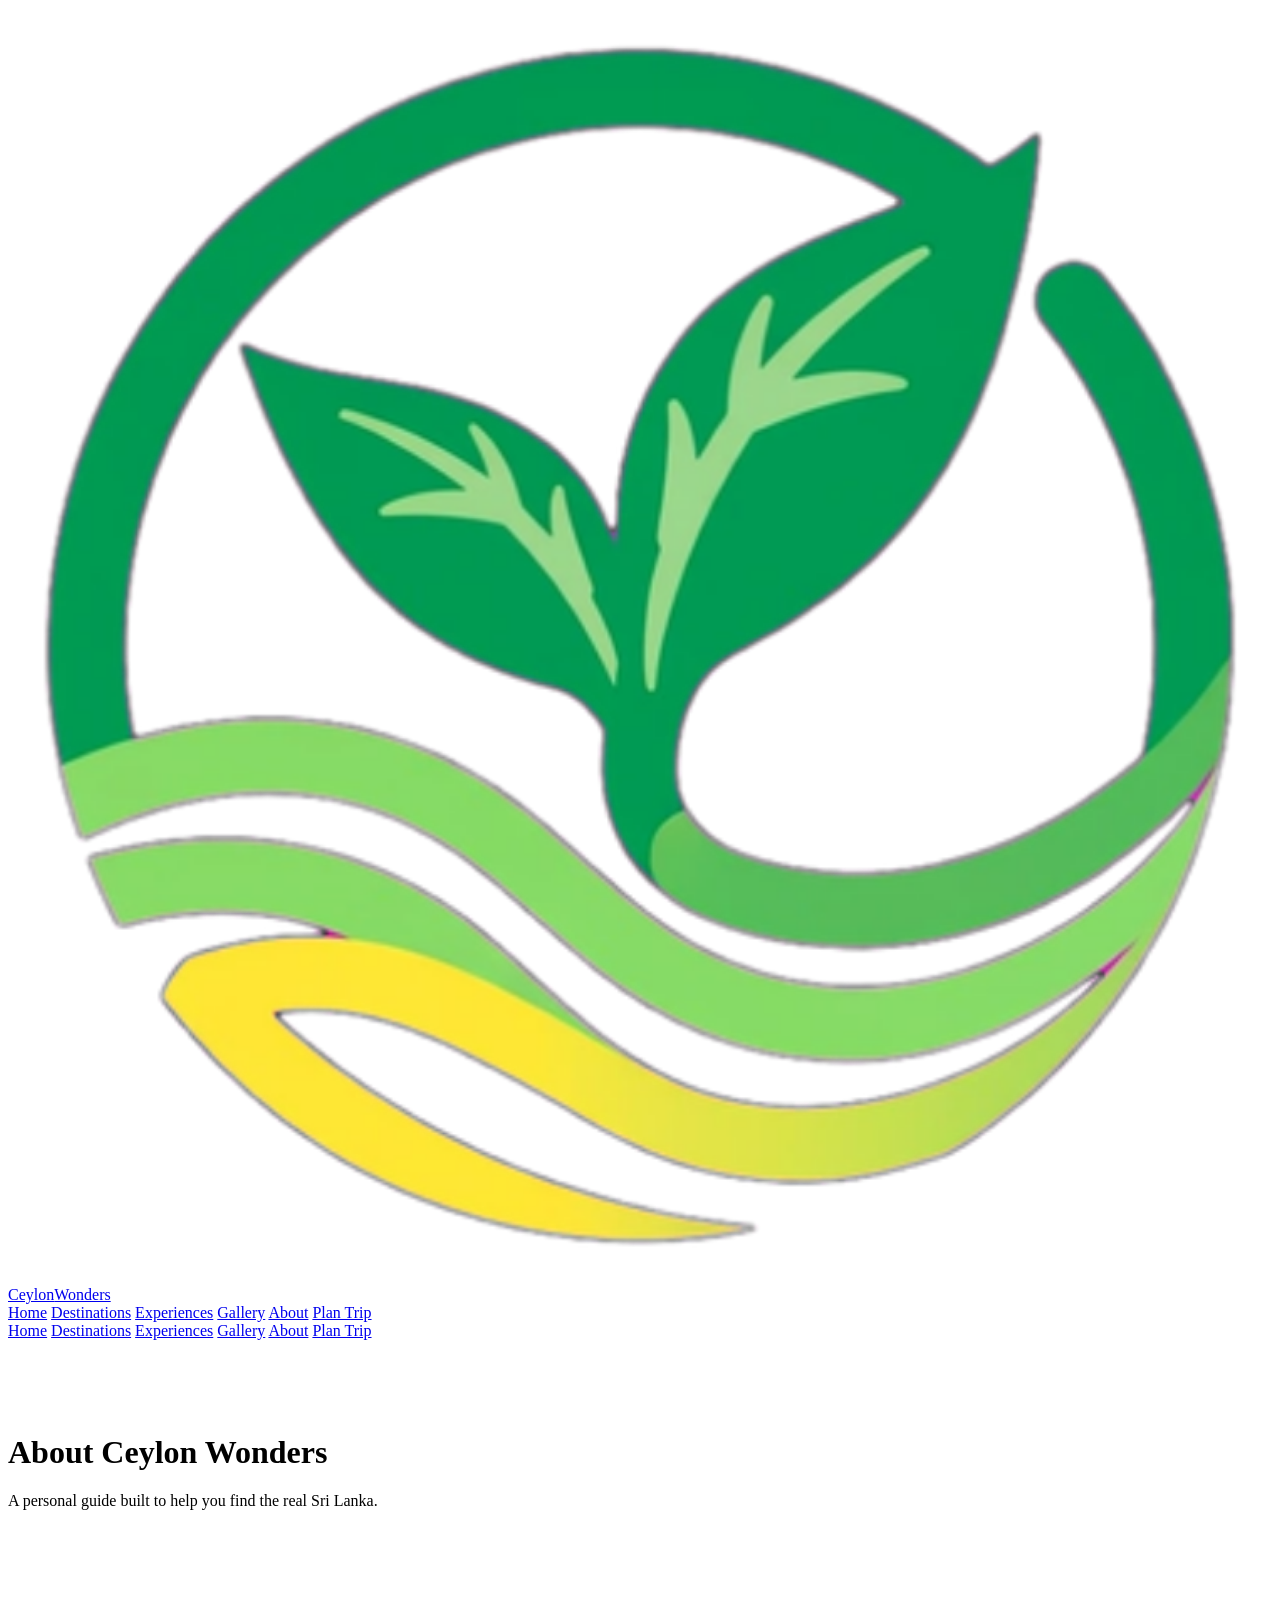
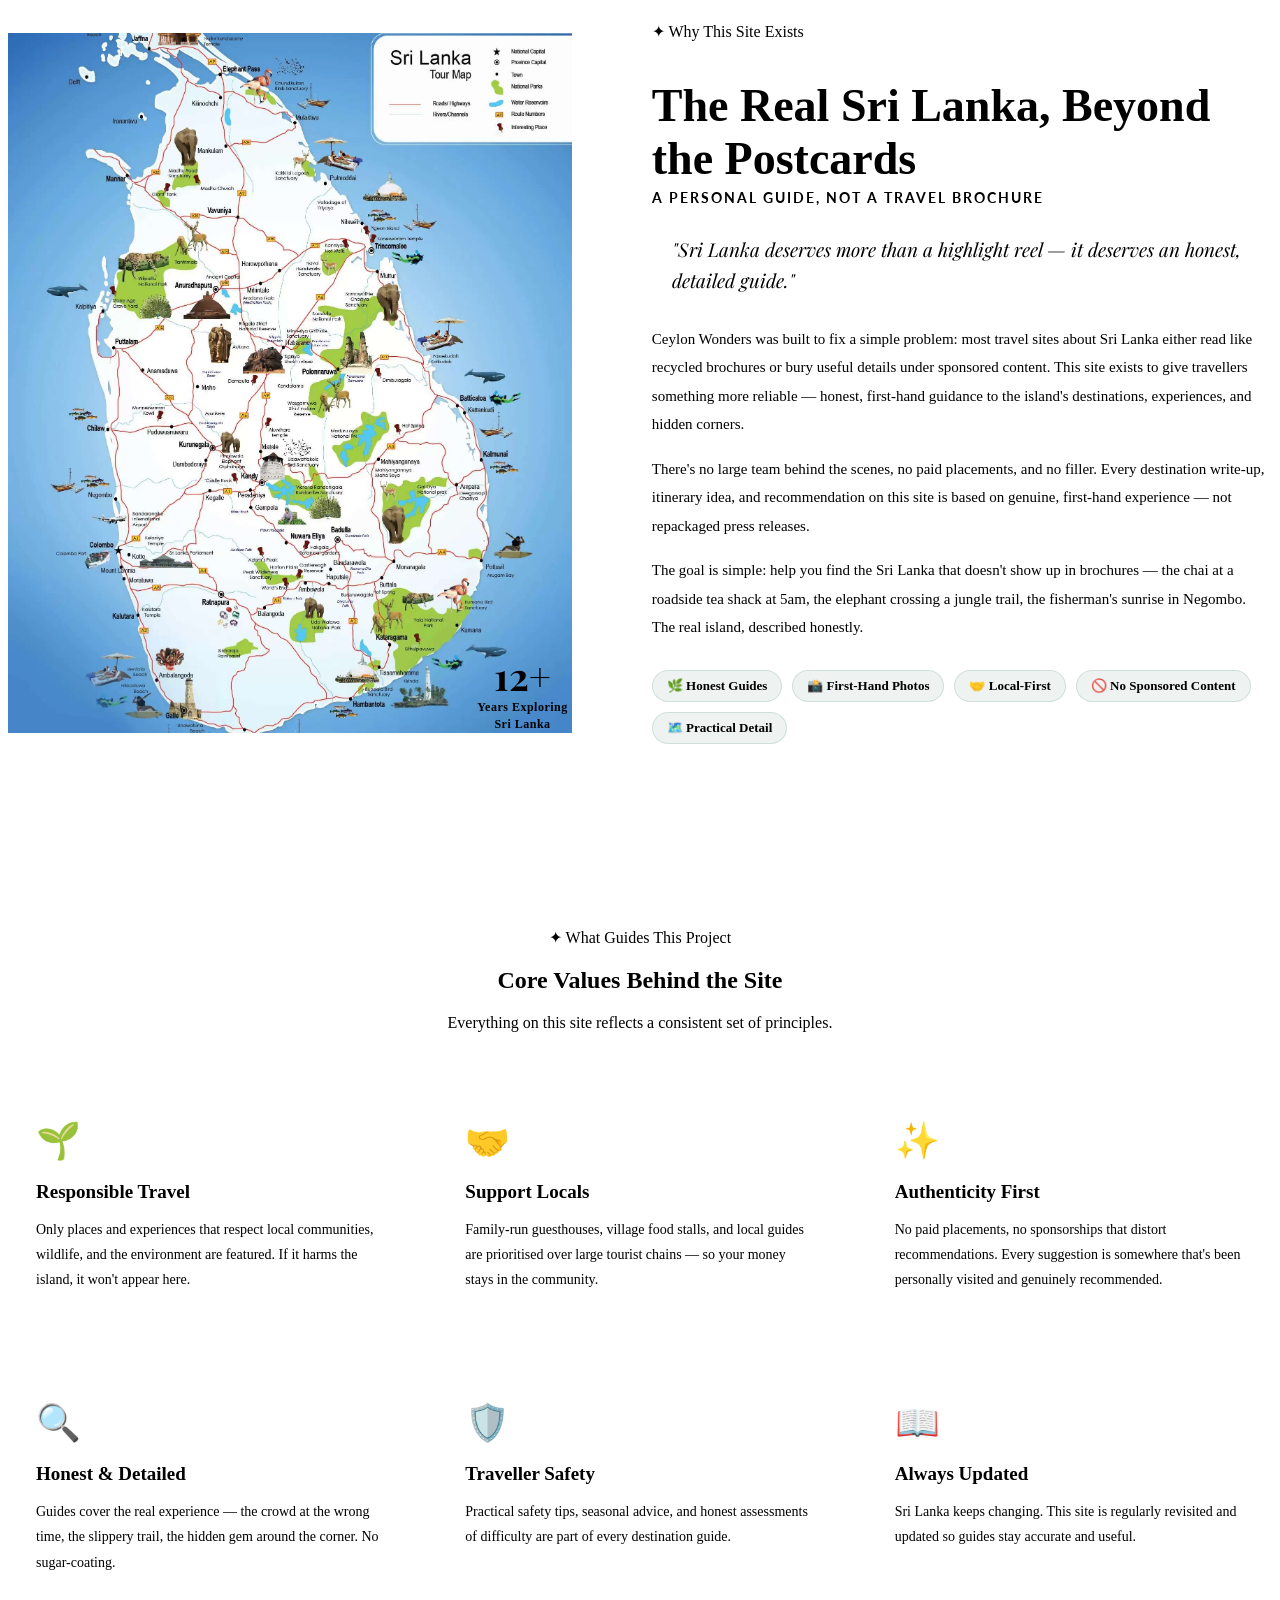
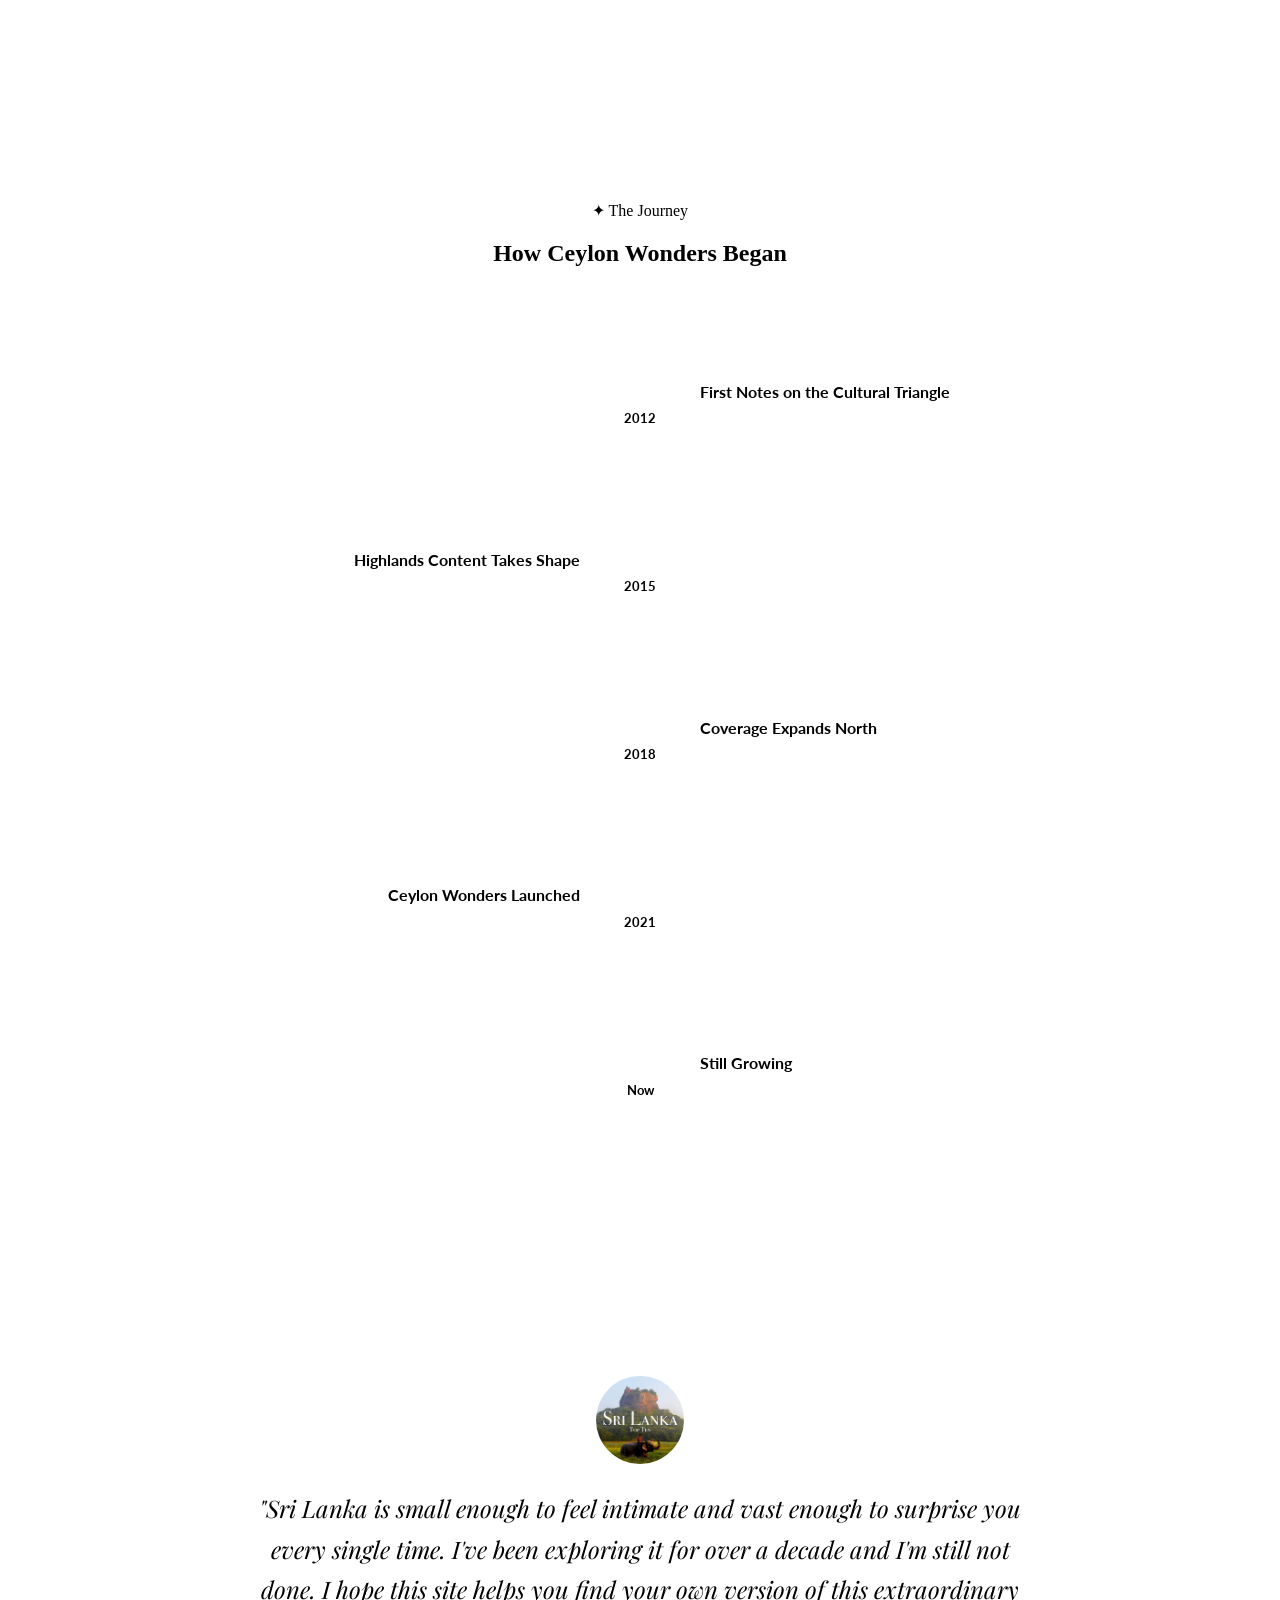
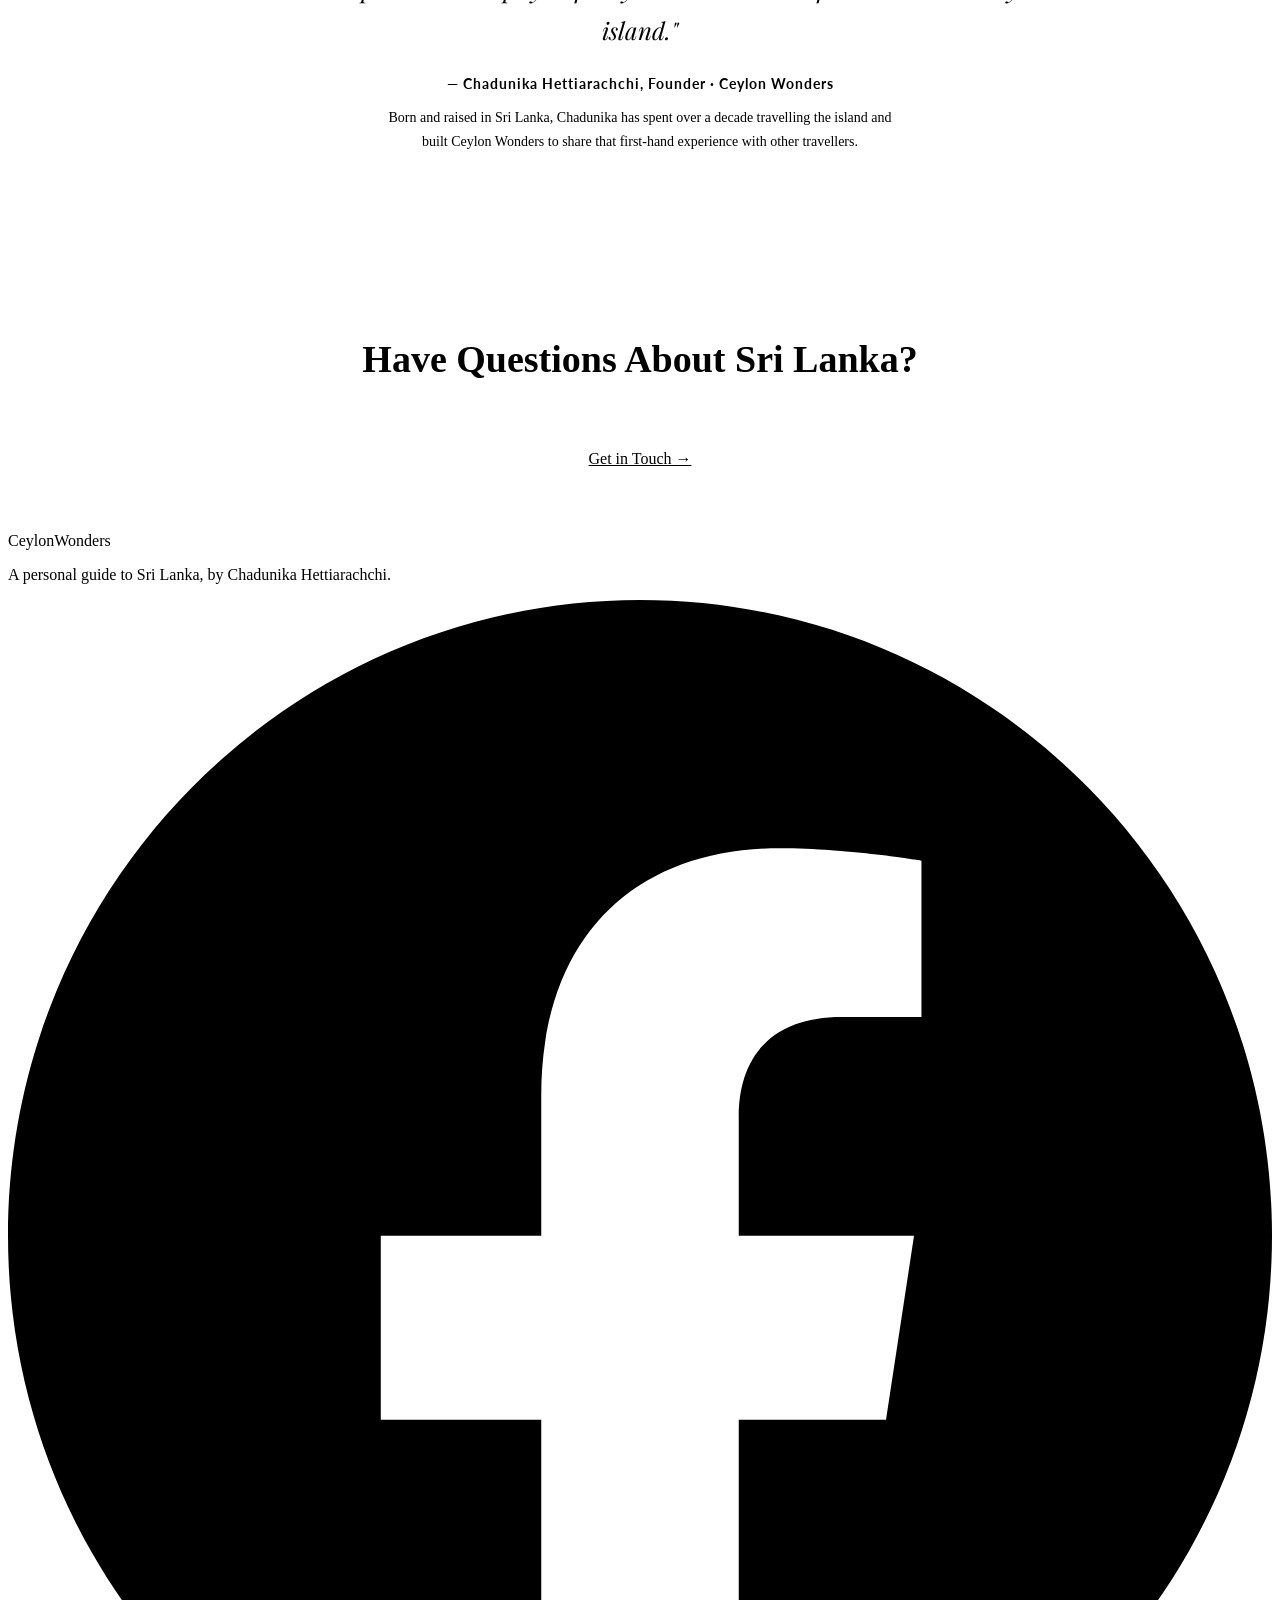
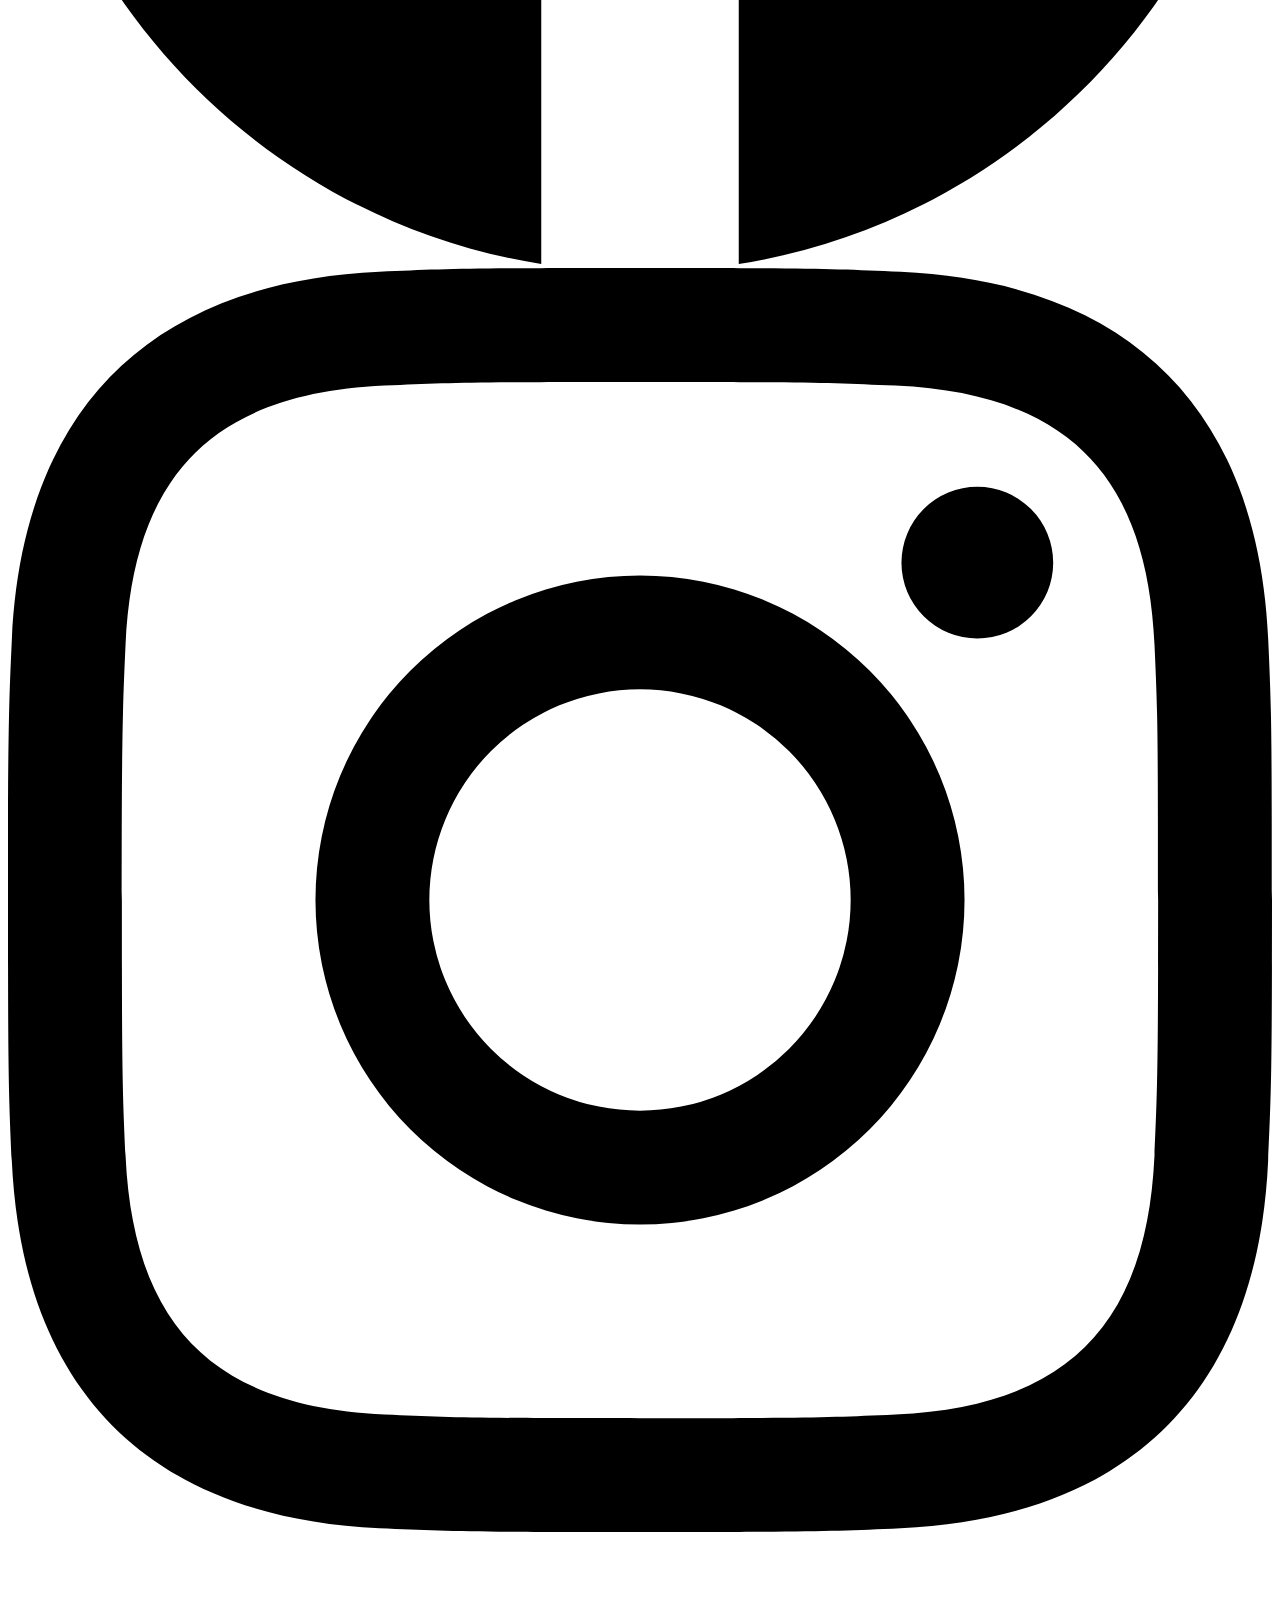
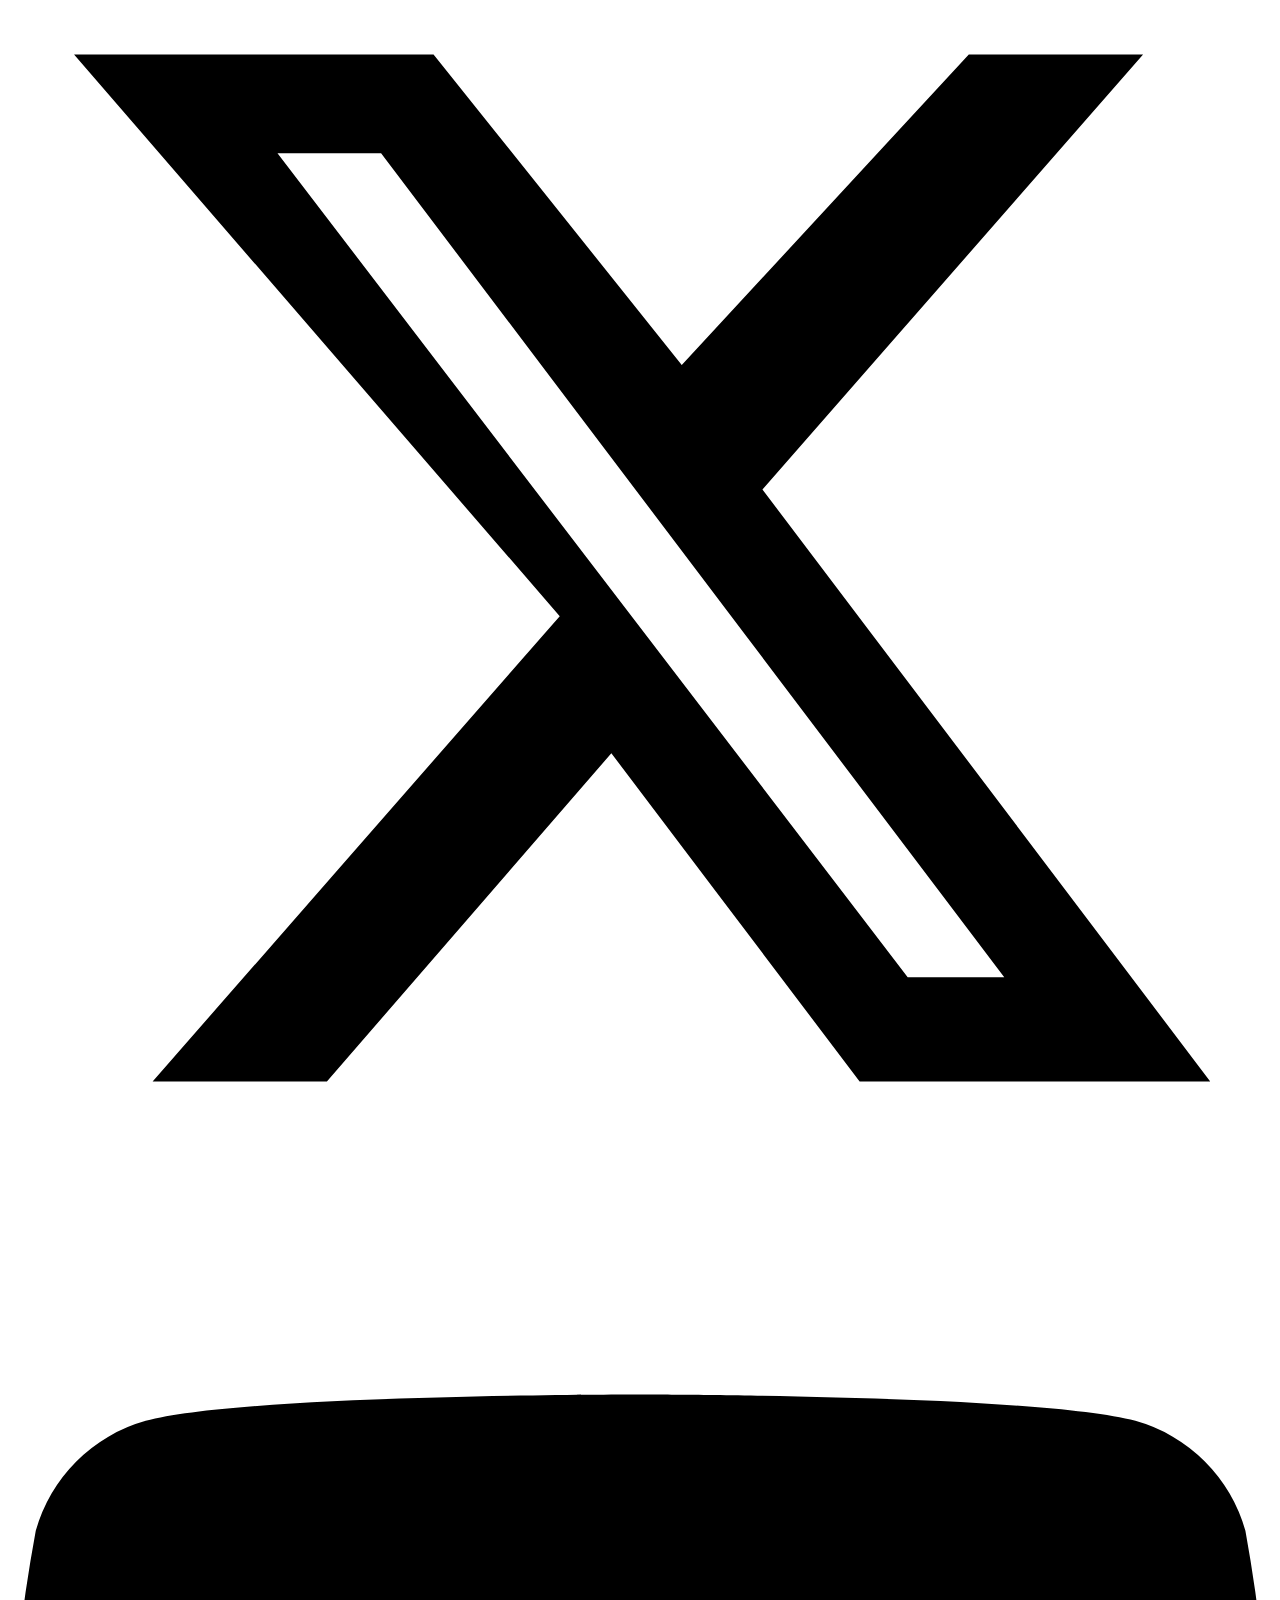
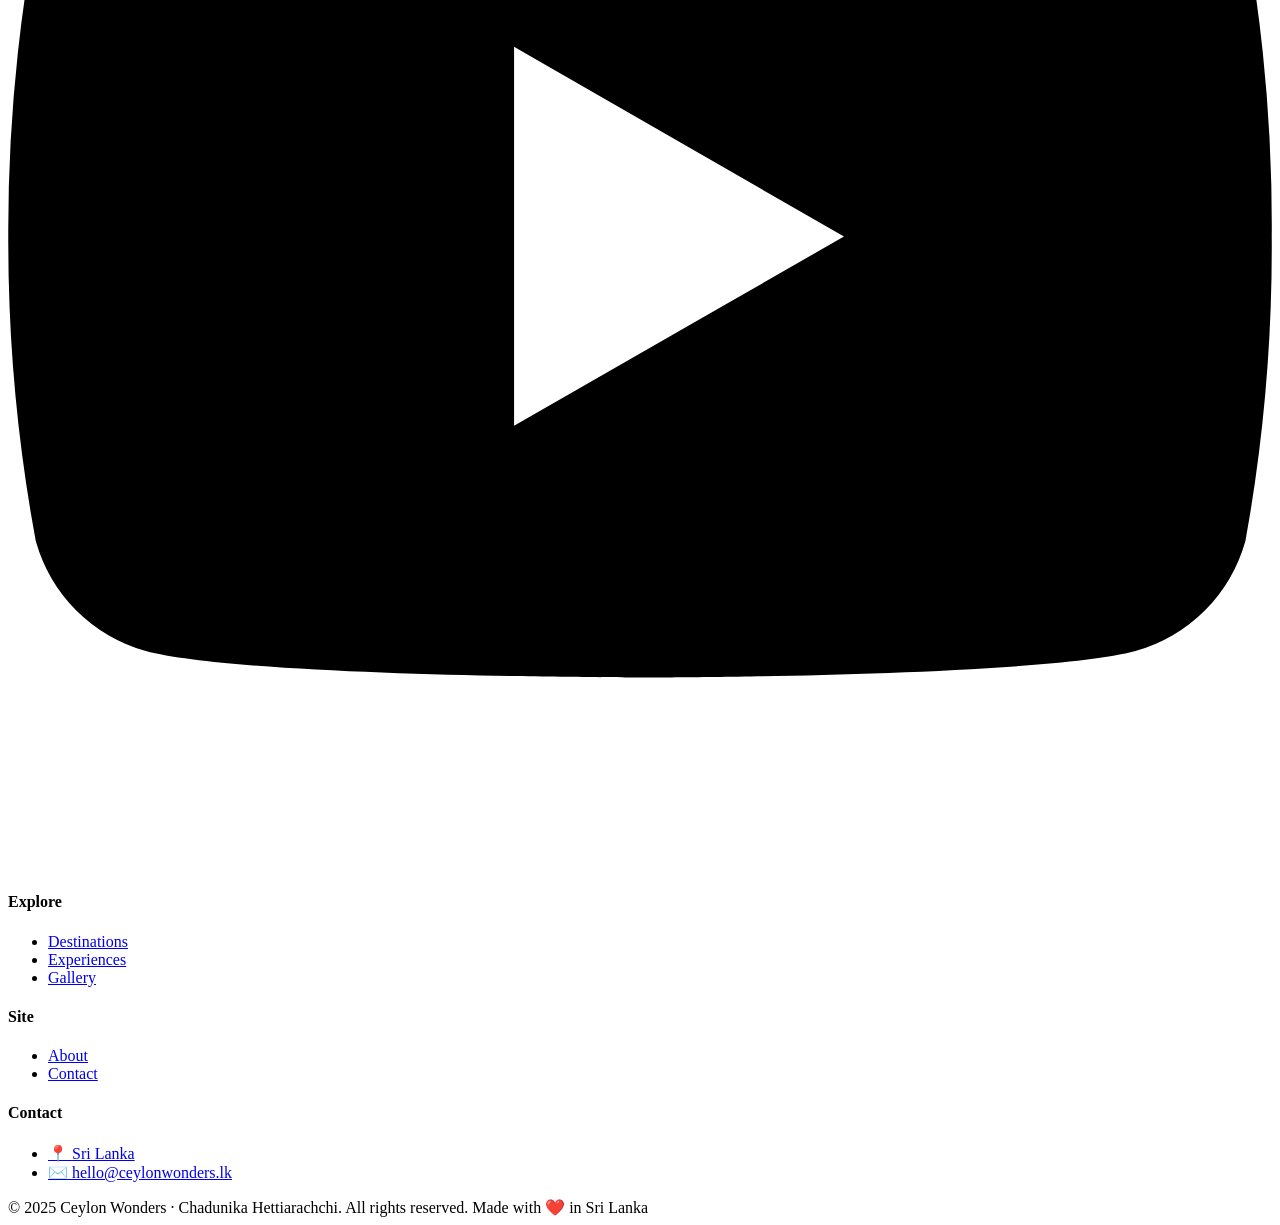
==== About.html @ 36fbd3ba "Add files via upload" ====
<!DOCTYPE html>
<html lang="en">
<head>
  <meta charset="UTF-8" />
  <meta name="viewport" content="width=device-width, initial-scale=1.0" />
  <title>About — Ceylon Wonders</title>
  <link rel="preconnect" href="https://fonts.googleapis.com" />
  <link href="https://fonts.googleapis.com/css2?family=Playfair+Display:ital,wght@0,400;0,700;1,400&family=Lato:wght@400;600;700&display=swap" rel="stylesheet" />
  <link rel="stylesheet" href="style.css" />
  <link rel="icon" type="image/png" sizes="32x32" href="images/favicon-32.png" />
<link rel="icon" type="image/png" sizes="16x16" href="images/favicon-16.png" />
<link rel="apple-touch-icon" href="images/favicon-192.png" />
  <style>
    /* ── FOUNDER HERO ── */
    .founder-section { padding: 96px 0; }
    .founder-grid { display: grid; grid-template-columns: 1fr 1.1fr; gap: 80px; align-items: center; }

    .founder-img-wrap { position: relative; }
    .founder-img {
      border-radius: var(--radius-xl);
      overflow: hidden;
      height: 700px;
      box-shadow: var(--shadow-lg);
    }
    .founder-img img { height: 100%; width: 100%; object-fit: cover; }
    .founder-badge {
      position: absolute;
      bottom: -20px; right: -20px;
      background: var(--gold);
      color: var(--green-dark);
      border-radius: var(--radius-lg);
      padding: 20px 24px;
      box-shadow: var(--shadow-lg);
      text-align: center;
    }
    .founder-badge .big { font-family: 'Playfair Display', serif; font-size: 38px; font-weight: 700; display: block; line-height: 1; }
    .founder-badge .small { font-size: 12px; font-weight: 700; letter-spacing: 0.5px; line-height: 1.4; display: block; margin-top: 4px; }

    .founder-text .section-label { color: var(--gold); }
    .founder-name {
      font-size: clamp(30px, 4vw, 46px);
      color: var(--green-dark);
      margin-bottom: 4px;
    }
    .founder-title {
      font-family: 'Lato', sans-serif;
      font-size: 14px;
      font-weight: 700;
      letter-spacing: 2px;
      text-transform: uppercase;
      color: var(--green-mid);
      margin-bottom: 28px;
      display: block;
    }
    .founder-text blockquote {
      border-left: 3px solid var(--gold);
      padding-left: 20px;
      margin: 0 0 28px;
      font-family: 'Playfair Display', serif;
      font-size: 19px;
      font-style: italic;
      color: var(--green-dark);
      line-height: 1.65;
    }
    .founder-text p { color: var(--text-muted); line-height: 1.9; margin-bottom: 16px; font-size: 15px; }

    .founder-tags { display: flex; gap: 10px; flex-wrap: wrap; margin-top: 28px; }
    .founder-tag {
      display: inline-flex;
      align-items: center;
      gap: 6px;
      background: rgba(45,106,79,0.08);
      color: var(--green-mid);
      border: 1px solid rgba(45,106,79,0.15);
      font-size: 13px;
      font-weight: 700;
      padding: 7px 14px;
      border-radius: 100px;
    }

    /* ── STORY TIMELINE ── */
    .story-section { background: var(--green-dark); padding: 88px 0; }
    .story-section .section-label { color: var(--gold); }
    .story-section .section-title { color: var(--white); }
    .story-section .section-subtitle { color: rgba(255,255,255,0.6); }

    .timeline { margin-top: 56px; position: relative; }
    .timeline::before {
      content: '';
      position: absolute;
      left: 50%; top: 0; bottom: 0;
      width: 2px;
      background: rgba(255,255,255,0.1);
      transform: translateX(-50%);
    }
    .tl-item {
      display: grid;
      grid-template-columns: 1fr 56px 1fr;
      align-items: center;
      margin-bottom: 52px;
    }
    .tl-year {
      width: 56px; height: 56px;
      background: var(--gold);
      border-radius: 50%;
      display: flex; align-items: center; justify-content: center;
      font-family: 'Lato', sans-serif;
      font-weight: 700;
      font-size: 13px;
      color: var(--green-dark);
      z-index: 2;
      justify-self: center;
      flex-shrink: 0;
    }
    .tl-text { padding: 0 32px; }
    .tl-text h4 { font-family: 'Lato', sans-serif; font-weight: 700; font-size: 16px; color: var(--white); margin-bottom: 6px; }
    .tl-text p { font-size: 14px; color: rgba(255,255,255,0.55); line-height: 1.7; }
    .tl-right { text-align: right; }
    .tl-left  { text-align: left; }
    .tl-empty { }

    /* ── VALUES ── */
    .values-section { background: var(--cream-dark); padding: 88px 0; }
    .values-grid { display: grid; grid-template-columns: repeat(3, 1fr); gap: 24px; margin-top: 52px; }
    .value-card {
      background: var(--white);
      border-radius: var(--radius-lg);
      padding: 36px 28px;
      border-top: 4px solid var(--green-mid);
      transition: var(--transition);
    }
    .value-card:hover { transform: translateY(-4px); box-shadow: var(--shadow-md); }
    .value-icon { font-size: 36px; margin-bottom: 16px; }
    .value-card h3 { font-size: 19px; color: var(--green-dark); margin-bottom: 10px; }
    .value-card p { font-size: 14px; color: var(--text-muted); line-height: 1.8; }

    /* ── PERSONAL NOTE ── */
    .personal-note { padding: 88px 0; }
    .note-inner {
      max-width: 780px;
      margin: 0 auto;
      text-align: center;
    }
    .note-avatar {
      width: 88px; height: 88px;
      border-radius: 50%;
      background: var(--green-mid);
      display: flex; align-items: center; justify-content: center;
      font-family: 'Playfair Display', serif;
      font-size: 36px;
      font-weight: 700;
      color: var(--white);
      margin: 0 auto 24px;
      border: 4px solid var(--gold);
    }
    .note-inner blockquote {
      font-family: 'Playfair Display', serif;
      font-size: clamp(18px, 2.5vw, 24px);
      font-style: italic;
      color: var(--green-dark);
      line-height: 1.7;
      margin: 0 0 24px;
    }
    .note-inner .note-sig {
      font-family: 'Lato', sans-serif;
      font-size: 14px;
      font-weight: 700;
      color: var(--text-muted);
      letter-spacing: 1px;
    }
    .note-inner .note-sig span { color: var(--green-mid); }

    /* ── RESPONSIVE ── */
    @media (max-width: 900px) {
      .founder-grid { grid-template-columns: 1fr; gap: 48px; }
      .founder-img { height: 360px; }
      .founder-badge { bottom: 12px; right: 12px; }
      .values-grid { grid-template-columns: 1fr 1fr; }
      .timeline::before { left: 27px; }
      .tl-item { grid-template-columns: 56px 1fr; }
      .tl-right { display: none; }
      .tl-year { justify-self: start; }
    }
    @media (max-width: 640px) {
      .values-grid { grid-template-columns: 1fr; }
    }
  </style>
</head>
<body>

  <nav class="navbar scrolled" id="navbar">
    <div class="nav-inner">
      <a href="index.html" class="nav-logo" >
       <div class="nav-logo-icon" style="background:none;border-radius:0;box-shadow:none;">
	   <img src="images/logo.png" alt="Ceylon Wonders logo" style="width:100%;height:100%;object-fit:contain;" />
       </div>
        <span class="nav-logo-text">Ceylon<span>Wonders</span></span>
      </a>
      <div class="nav-links">
        <a href="index.html">Home</a>
        <a href="destinations.html">Destinations</a>
        <a href="experiences.html">Experiences</a>
        <a href="gallery.html">Gallery</a>
        <a href="about.html" class="active">About</a>
        <a href="contact.html" class="nav-cta">Plan Trip</a>
      </div>
      <div class="nav-hamburger" id="hamburger"><span></span><span></span><span></span></div>
    </div>
    <div class="nav-mobile" id="nav-mobile">
      <a href="index.html">Home</a>
      <a href="destinations.html">Destinations</a>
      <a href="experiences.html">Experiences</a>
      <a href="gallery.html">Gallery</a>
      <a href="about.html">About</a>
      <a href="contact.html">Plan Trip</a>
    </div>
  </nav>

  <div style="height:72px;"></div>

  <!-- PAGE HERO -->
  <div class="page-hero">
    <div class="page-hero-bg" style="background-image: url('images/s2.jpg');"></div>
    <div class="page-hero-overlay"></div>
    <div class="container">
      <div class="page-hero-content">
        <h1>About Ceylon Wonders</h1>
        <p>A personal guide built to help you find the real Sri Lanka.</p>
      </div>
    </div>
  </div>

  <!-- PURPOSE -->
  <section class="founder-section">
    <div class="container">
      <div class="founder-grid">

        <div class="founder-img-wrap">
          <div class="founder-img">
            <img src="images/large-detailed-tourist-map-of-sri-lanka.jpg" alt="Sri Lanka landscape" />
          </div>
          <div class="founder-badge">
            <span class="big">12+</span>
            <span class="small">Years Exploring<br/>Sri Lanka</span>
          </div>
        </div>

        <div class="founder-text">
          <span class="section-label">✦ Why This Site Exists</span>
          <h2 class="founder-name">The Real Sri Lanka, Beyond the Postcards</h2>
          <span class="founder-title">A Personal Guide, Not a Travel Brochure</span>

          <blockquote>
            "Sri Lanka deserves more than a highlight reel — it deserves an honest, detailed guide."
          </blockquote>

          <p>Ceylon Wonders was built to fix a simple problem: most travel sites about Sri Lanka either read like recycled brochures or bury useful details under sponsored content. This site exists to give travellers something more reliable — honest, first-hand guidance to the island's destinations, experiences, and hidden corners.</p>

          <p>There's no large team behind the scenes, no paid placements, and no filler. Every destination write-up, itinerary idea, and recommendation on this site is based on genuine, first-hand experience — not repackaged press releases.</p>

          <p>The goal is simple: help you find the Sri Lanka that doesn't show up in brochures — the chai at a roadside tea shack at 5am, the elephant crossing a jungle trail, the fisherman's sunrise in Negombo. The real island, described honestly.</p>

          <div class="founder-tags">
            <span class="founder-tag">🌿 Honest Guides</span>
            <span class="founder-tag">📸 First-Hand Photos</span>
            <span class="founder-tag">🤝 Local-First</span>
            <span class="founder-tag">🚫 No Sponsored Content</span>
            <span class="founder-tag">🗺️ Practical Detail</span>
          </div>
        </div>

      </div>
    </div>
  </section>

  <!-- VALUES -->
  <section class="values-section">
    <div class="container">
      <div style="text-align:center;">
        <span class="section-label">✦ What Guides This Project</span>
        <h2 class="section-title">Core Values Behind the Site</h2>
        <p class="section-subtitle" style="margin: 0 auto;">Everything on this site reflects a consistent set of principles.</p>
      </div>
      <div class="values-grid">
        <div class="value-card">
          <div class="value-icon">🌱</div>
          <h3>Responsible Travel</h3>
          <p>Only places and experiences that respect local communities, wildlife, and the environment are featured. If it harms the island, it won't appear here.</p>
        </div>
        <div class="value-card">
          <div class="value-icon">🤝</div>
          <h3>Support Locals</h3>
          <p>Family-run guesthouses, village food stalls, and local guides are prioritised over large tourist chains — so your money stays in the community.</p>
        </div>
        <div class="value-card">
          <div class="value-icon">✨</div>
          <h3>Authenticity First</h3>
          <p>No paid placements, no sponsorships that distort recommendations. Every suggestion is somewhere that's been personally visited and genuinely recommended.</p>
        </div>
        <div class="value-card">
          <div class="value-icon">🔍</div>
          <h3>Honest & Detailed</h3>
          <p>Guides cover the real experience — the crowd at the wrong time, the slippery trail, the hidden gem around the corner. No sugar-coating.</p>
        </div>
        <div class="value-card">
          <div class="value-icon">🛡️</div>
          <h3>Traveller Safety</h3>
          <p>Practical safety tips, seasonal advice, and honest assessments of difficulty are part of every destination guide.</p>
        </div>
        <div class="value-card">
          <div class="value-icon">📖</div>
          <h3>Always Updated</h3>
          <p>Sri Lanka keeps changing. This site is regularly revisited and updated so guides stay accurate and useful.</p>
        </div>
      </div>
    </div>
  </section>

  <!-- MY STORY TIMELINE -->
  <section class="story-section">
    <div class="container">
      <div style="text-align:center;">
        <span class="section-label">✦ The Journey</span>
        <h2 class="section-title">How Ceylon Wonders Began</h2>
        <p class="section-subtitle" style="color:rgba(255,255,255,0.6); margin: 0 auto;">A timeline of how this site came together.</p>
      </div>
      <div class="timeline">

        <div class="tl-item">
          <div class="tl-text tl-right tl-empty"></div>
          <div class="tl-year">2012</div>
          <div class="tl-text tl-left">
            <h4>First Notes on the Cultural Triangle</h4>
            <p>The earliest research began with trips across Sigiriya, Polonnaruwa, and Anuradhapura — the first notes that would later shape this site's guides.</p>
          </div>
        </div>

        <div class="tl-item">
          <div class="tl-text tl-right">
            <h4>Highlands Content Takes Shape</h4>
            <p>A month spent exploring Ella, Haputale, and Knuckles produced the detailed hiking and tea-country guides now featured on the site.</p>
          </div>
          <div class="tl-year">2015</div>
          <div class="tl-text tl-left tl-empty"></div>
        </div>

        <div class="tl-item">
          <div class="tl-text tl-right tl-empty"></div>
          <div class="tl-year">2018</div>
          <div class="tl-text tl-left">
            <h4>Coverage Expands North</h4>
            <p>Research trips to Jaffna and the Mannar coast added guides to a side of Sri Lanka most visitors never see.</p>
          </div>
        </div>

        <div class="tl-item">
          <div class="tl-text tl-right">
            <h4>Ceylon Wonders Launched</h4>
            <p>Years of notes, photos, and recommendations were finally turned into this website — a practical, honest guide to Sri Lanka.</p>
          </div>
          <div class="tl-year">2021</div>
          <div class="tl-text tl-left tl-empty"></div>
        </div>

        <div class="tl-item">
          <div class="tl-text tl-right tl-empty"></div>
          <div class="tl-year">Now</div>
          <div class="tl-text tl-left">
            <h4>Still Growing</h4>
            <p>Guides are continually updated and expanded, with new destination content added as more of the island is explored.</p>
          </div>
        </div>

      </div>
    </div>
  </section>

  <!-- FOUNDER NOTE -->
  <section class="personal-note">
    <div class="container">
      <div class="note-inner">
        <div class="note-avatar">
          <img src="images/hq720.jpg" alt="Chadunika Hettiarachchi" style="width:100%;height:100%;border-radius:50%;object-fit:cover;" />
        </div>
        <blockquote>
          "Sri Lanka is small enough to feel intimate and vast enough to surprise you every single time. I've been exploring it for over a decade and I'm still not done. I hope this site helps you find your own version of this extraordinary island."
        </blockquote>
        <p class="note-sig">— <span>Chadunika Hettiarachchi</span>, Founder · Ceylon Wonders</p>
        <p style="font-size:14px; color:var(--text-muted); max-width:520px; margin:12px auto 0; line-height:1.7;">Born and raised in Sri Lanka, Chadunika has spent over a decade travelling the island and built Ceylon Wonders to share that first-hand experience with other travellers.</p>
      </div>
    </div>
  </section>

  <!-- CTA -->
  <section style="background:var(--green-mid); padding:64px 0; text-align:center;">
    <div class="container">
      <h2 style="color:var(--white); font-size:clamp(24px,3.5vw,38px); margin-bottom:12px;">Have Questions About Sri Lanka?</h2>
      <p style="color:rgba(255,255,255,0.75); font-size:17px; margin-bottom:32px;">I read every message personally and try to reply within 24 hours.</p>
      <a href="contact.html" class="btn-primary" style="background:var(--gold); color:var(--green-dark);">Get in Touch →</a>
    </div>
  </section>

  <footer>
    <div class="container">
      <div class="footer-grid">
        <div class="footer-brand">
          <span class="nav-logo-text">Ceylon<span style="color:var(--gold)">Wonders</span></span>
          <p>A personal guide to Sri Lanka, by Chadunika Hettiarachchi.</p>
          <div class="footer-social">
            <a href="#" class="fb" aria-label="Facebook">
              <svg viewBox="0 0 24 24" xmlns="http://www.w3.org/2000/svg"><path d="M24 12.073C24 5.405 18.627 0 12 0S0 5.405 0 12.073C0 18.1 4.388 23.094 10.125 24v-8.437H7.078v-3.49h3.047V9.41c0-3.025 1.792-4.697 4.533-4.697 1.312 0 2.686.236 2.686.236v2.97h-1.513c-1.491 0-1.956.93-1.956 1.886v2.268h3.328l-.532 3.49h-2.796V24C19.612 23.094 24 18.1 24 12.073z"/></svg>
            </a>
            <a href="#" class="ig" aria-label="Instagram">
              <svg viewBox="0 0 24 24" xmlns="http://www.w3.org/2000/svg"><path d="M12 2.163c3.204 0 3.584.012 4.85.07 3.252.148 4.771 1.691 4.919 4.919.058 1.265.069 1.645.069 4.849 0 3.205-.012 3.584-.069 4.849-.149 3.225-1.664 4.771-4.919 4.919-1.266.058-1.644.07-4.85.07-3.204 0-3.584-.012-4.849-.07-3.26-.149-4.771-1.699-4.919-4.92-.058-1.265-.07-1.644-.07-4.849 0-3.204.013-3.583.07-4.849.149-3.227 1.664-4.771 4.919-4.919 1.266-.057 1.645-.069 4.849-.069zM12 0C8.741 0 8.333.014 7.053.072 2.695.272.273 2.69.073 7.052.014 8.333 0 8.741 0 12c0 3.259.014 3.668.072 4.948.2 4.358 2.618 6.78 6.98 6.98C8.333 23.986 8.741 24 12 24c3.259 0 3.668-.014 4.948-.072 4.354-.2 6.782-2.618 6.979-6.98.059-1.28.073-1.689.073-4.948 0-3.259-.014-3.667-.072-4.947-.196-4.354-2.617-6.78-6.979-6.98C15.668.014 15.259 0 12 0zm0 5.838a6.162 6.162 0 100 12.324 6.162 6.162 0 000-12.324zM12 16a4 4 0 110-8 4 4 0 010 8zm6.406-11.845a1.44 1.44 0 100 2.881 1.44 1.44 0 000-2.881z"/></svg>
            </a>
            <a href="#" class="tw" aria-label="X (Twitter)">
              <svg viewBox="0 0 24 24" xmlns="http://www.w3.org/2000/svg"><path d="M18.244 2.25h3.308l-7.227 8.26 8.502 11.24H16.17l-4.714-6.231-5.401 6.231H2.746l7.73-8.835L1.254 2.25H8.08l4.713 5.894 5.45-5.894zm-1.161 17.52h1.833L7.084 4.126H5.117z"/></svg>
            </a>
            <a href="#" class="yt" aria-label="YouTube">
              <svg viewBox="0 0 24 24" xmlns="http://www.w3.org/2000/svg"><path d="M23.495 6.205a3.007 3.007 0 00-2.088-2.088c-1.87-.501-9.396-.501-9.396-.501s-7.507-.01-9.396.501A3.007 3.007 0 00.527 6.205a31.247 31.247 0 00-.522 5.805 31.247 31.247 0 00.522 5.783 3.007 3.007 0 002.088 2.088c1.868.502 9.396.502 9.396.502s7.506 0 9.396-.502a3.007 3.007 0 002.088-2.088 31.247 31.247 0 00.5-5.783 31.247 31.247 0 00-.5-5.805zM9.609 15.601V8.408l6.264 3.602z"/></svg>
            </a>
          </div>
        </div>
        <div class="footer-col"><h4>Explore</h4><ul><li><a href="destinations.html">Destinations</a></li><li><a href="experiences.html">Experiences</a></li><li><a href="gallery.html">Gallery</a></li></ul></div>
        <div class="footer-col"><h4>Site</h4><ul><li><a href="about.html">About</a></li><li><a href="contact.html">Contact</a></li></ul></div>
        <div class="footer-col"><h4>Contact</h4><ul><li><a href="#">📍 Sri Lanka</a></li><li><a href="#">✉️ hello@ceylonwonders.lk</a></li></ul></div>
      </div>
      <div class="footer-bottom">
        <span>© 2025 Ceylon Wonders · Chadunika Hettiarachchi. All rights reserved.</span>
        <span>Made with ❤️ in Sri Lanka</span>
      </div>
    </div>
  </footer>

  <script>
    document.getElementById('hamburger').addEventListener('click', function() {
      document.getElementById('nav-mobile').classList.toggle('open');
    });
  </script>
</body>
</html>
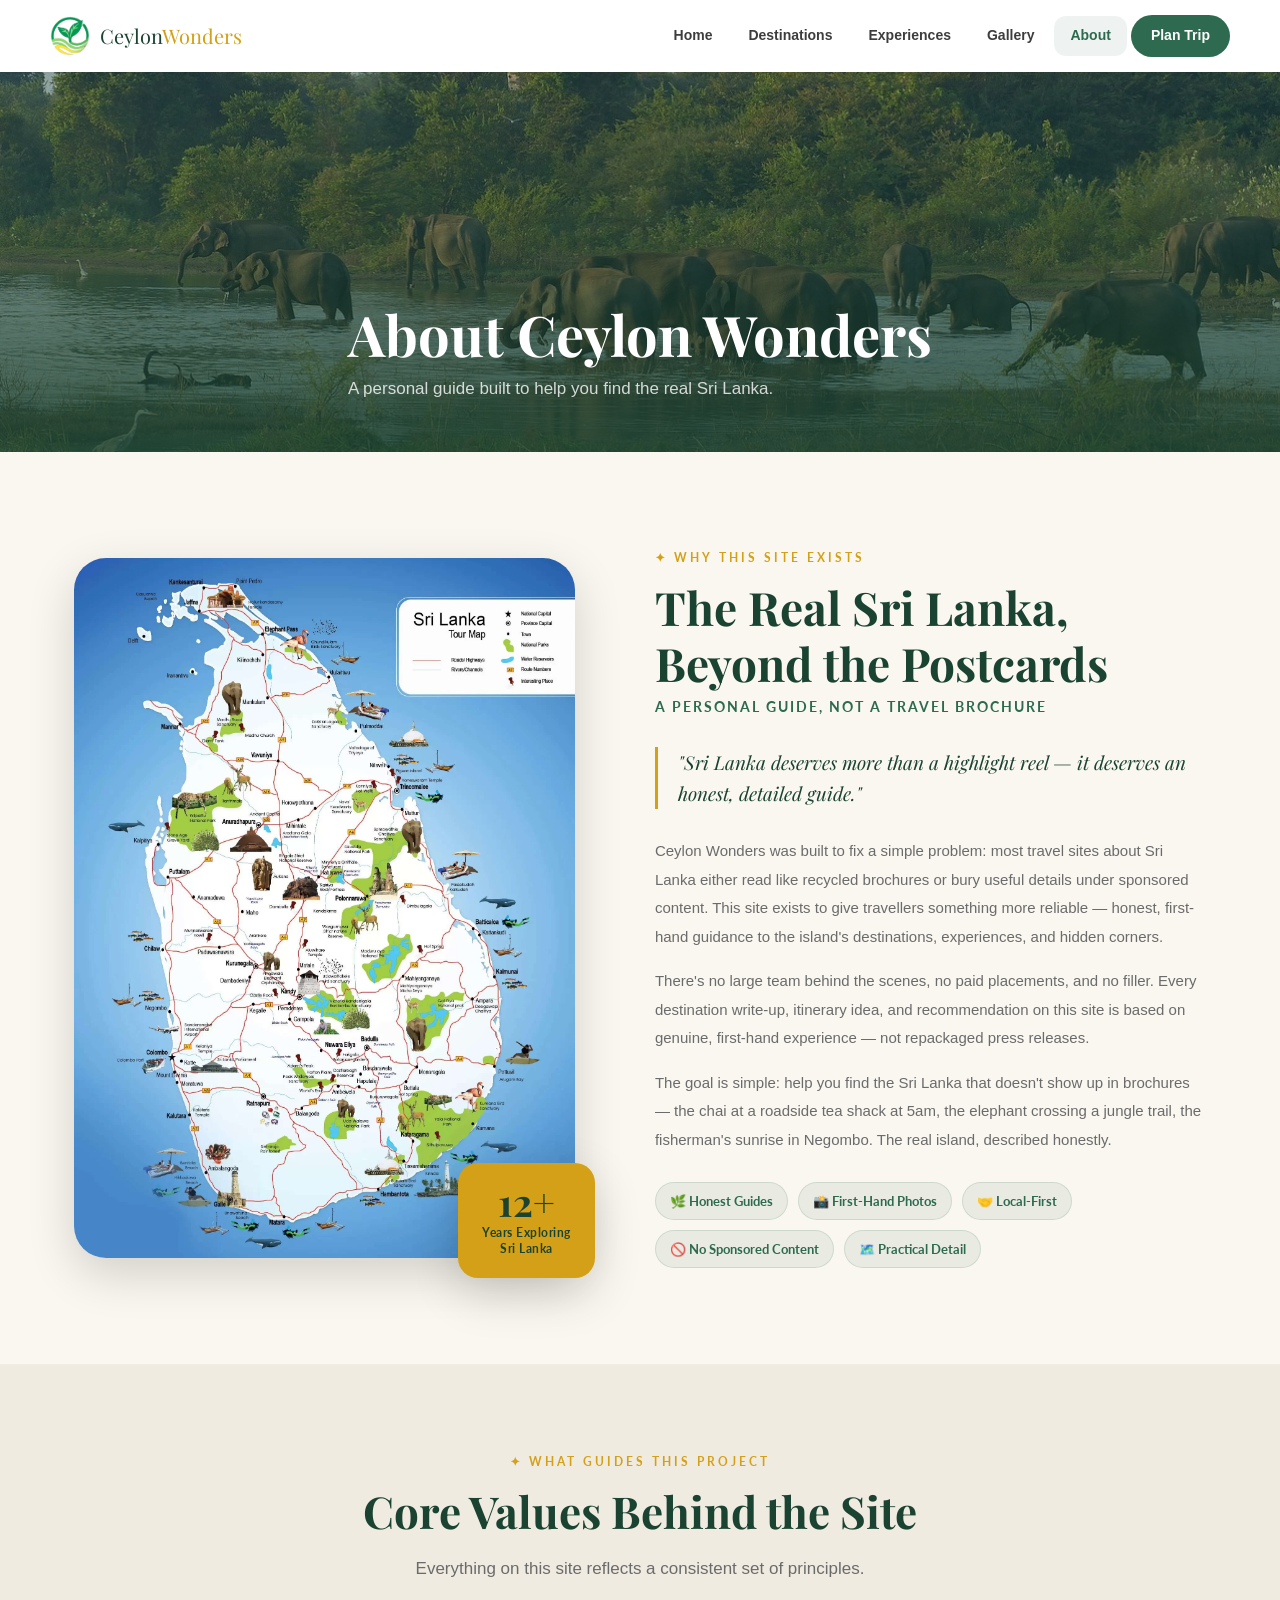
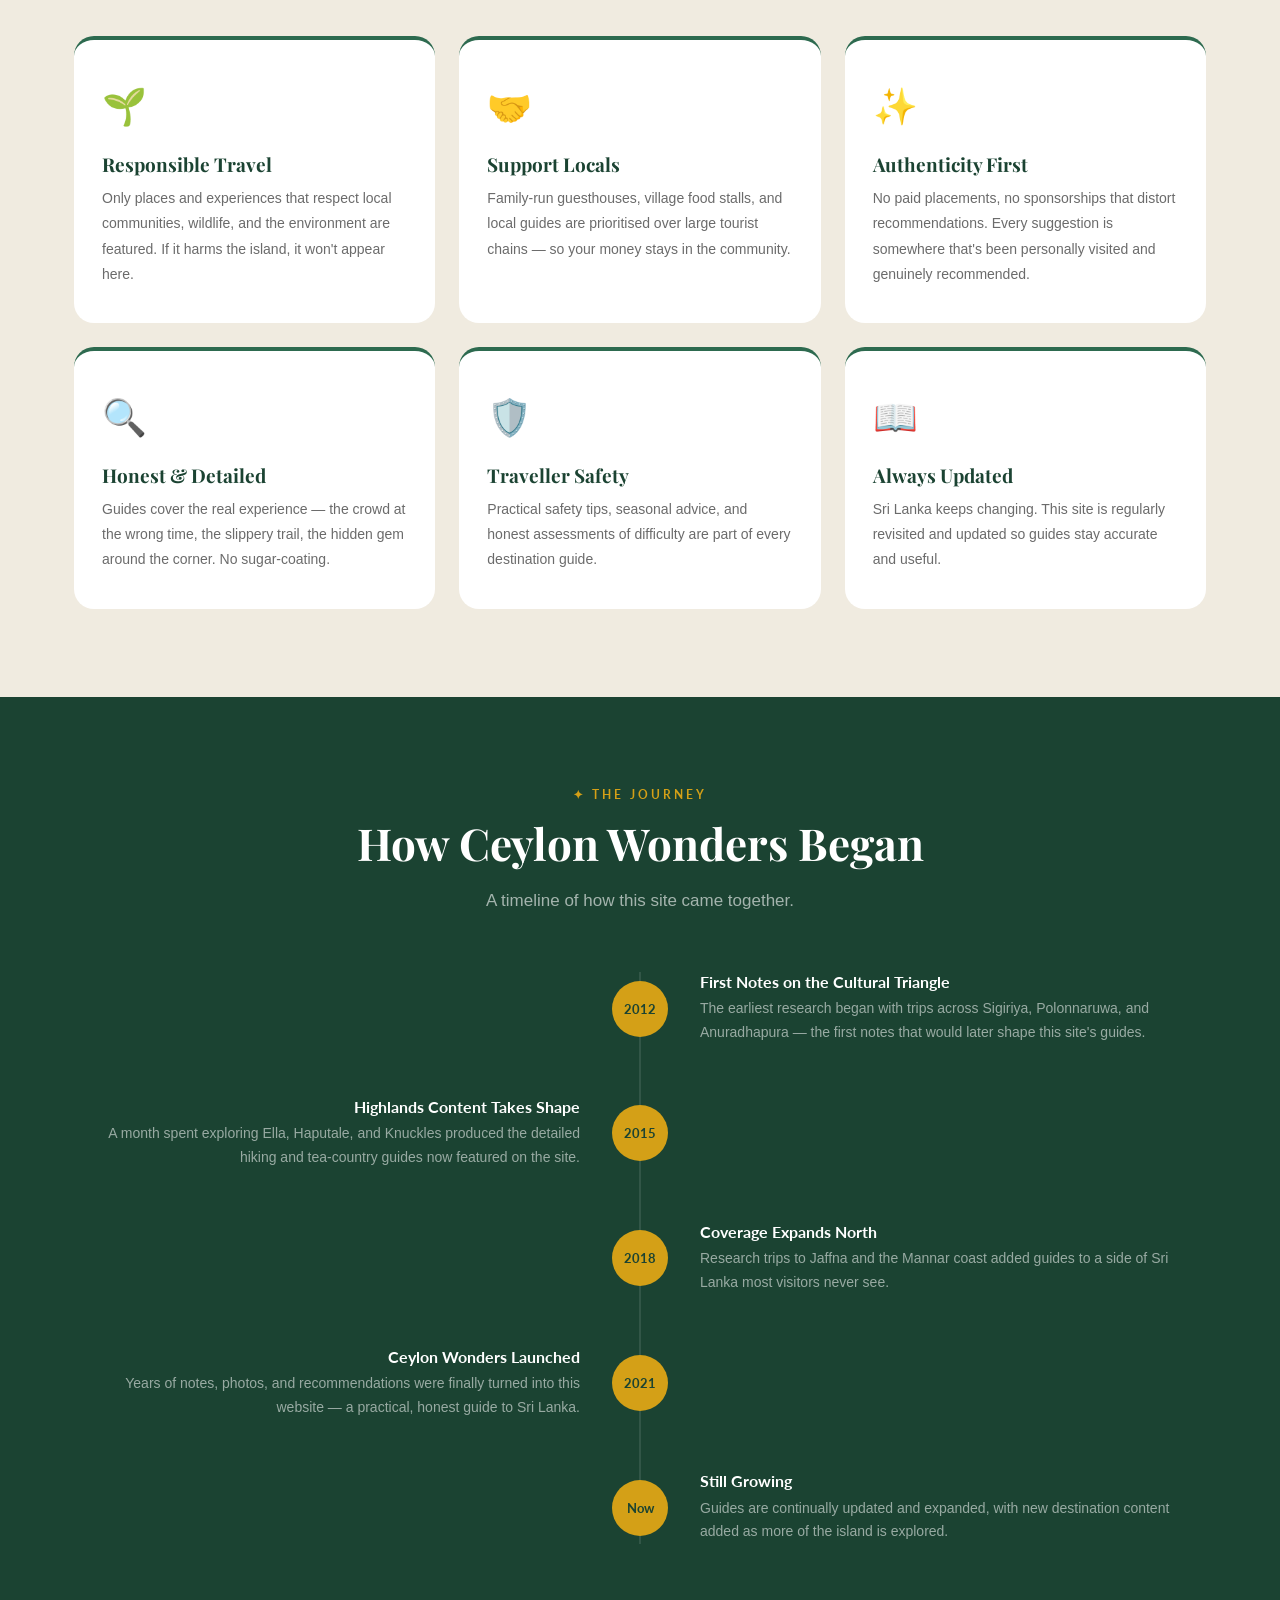
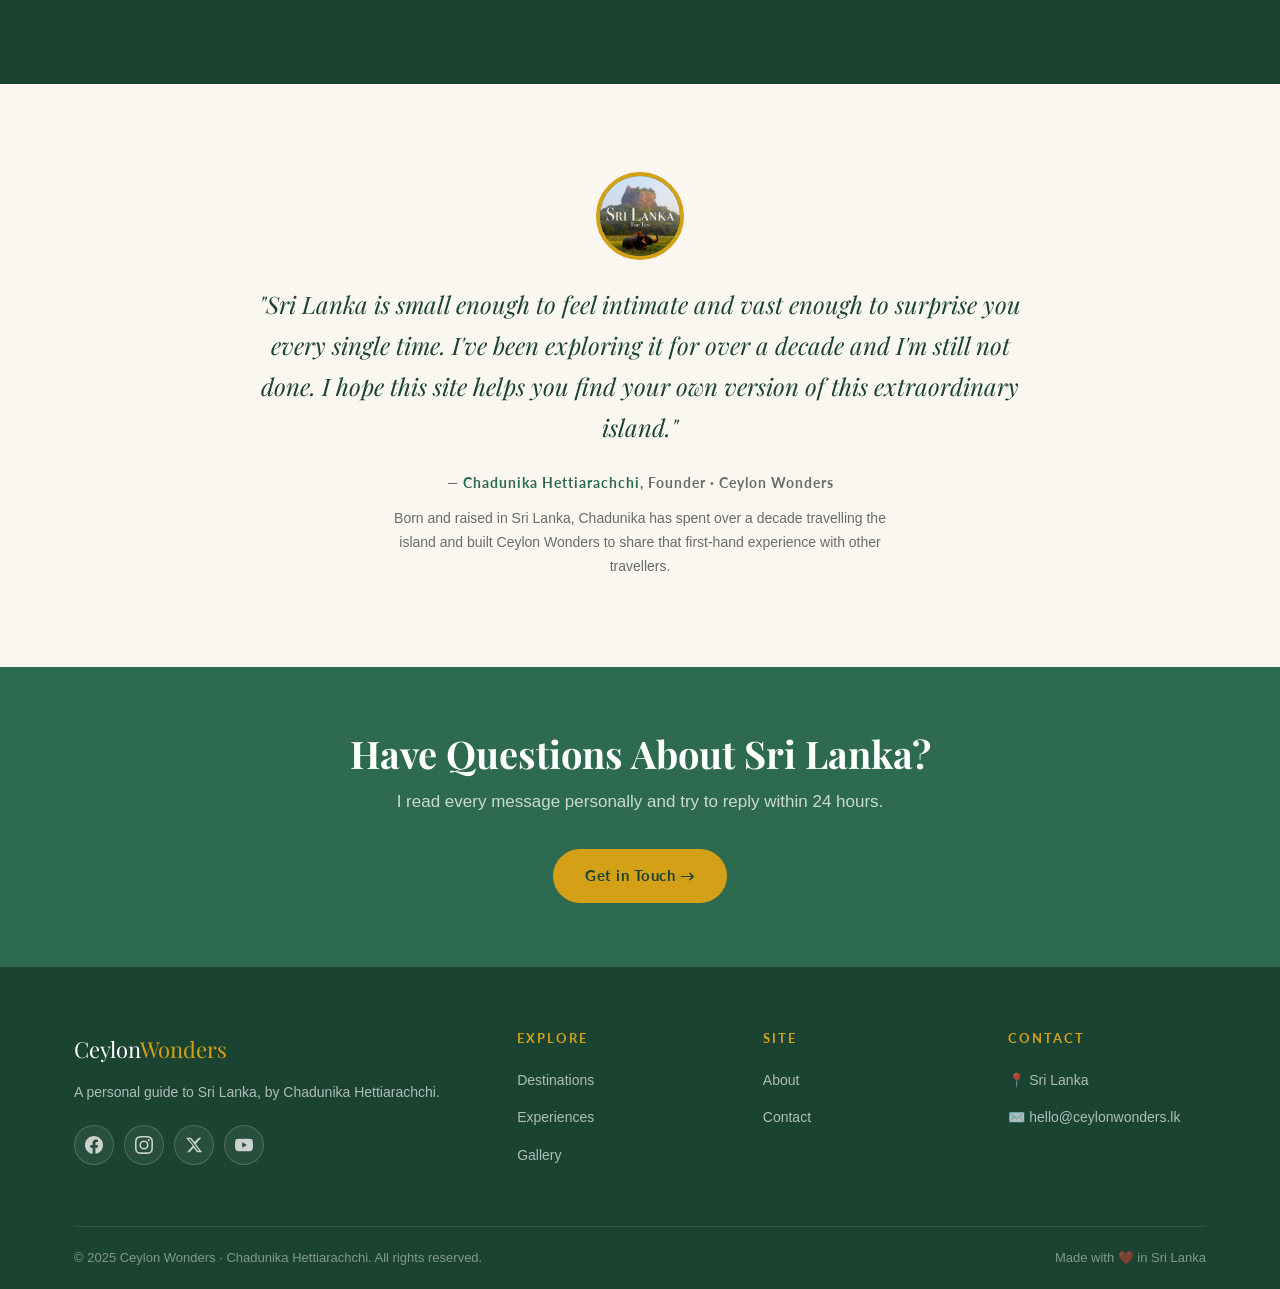
==== commit c9d9fc5b: "Update About.html" ====
--- a/About.html
+++ b/About.html
@@ -6,7 +6,7 @@
   <title>About — Ceylon Wonders</title>
   <link rel="preconnect" href="https://fonts.googleapis.com" />
   <link href="https://fonts.googleapis.com/css2?family=Playfair+Display:ital,wght@0,400;0,700;1,400&family=Lato:wght@400;600;700&display=swap" rel="stylesheet" />
-  <link rel="stylesheet" href="style.css" />
+  <link rel="stylesheet" href="Style.css" />
   <link rel="icon" type="image/png" sizes="32x32" href="images/favicon-32.png" />
 <link rel="icon" type="image/png" sizes="16x16" href="images/favicon-16.png" />
 <link rel="apple-touch-icon" href="images/favicon-192.png" />
@@ -438,4 +438,4 @@
     });
   </script>
 </body>
-</html>+</html>
--- a/Style.css
+++ b/Style.css
@@ -0,0 +1,324 @@
+/* ===== RESET & BASE ===== */
+*, *::before, *::after { box-sizing: border-box; margin: 0; padding: 0; }
+
+:root {
+  --green-dark:   #1B4332;
+  --green-mid:    #2D6A4F;
+  --green-light:  #52B788;
+  --gold:         #D4A017;
+  --gold-light:   #F0C44A;
+  --cream:        #FAF7F0;
+  --cream-dark:   #F0EBE0;
+  --brown:        #6B3A2A;
+  --text-dark:    #1A1A1A;
+  --text-mid:     #3D3D3D;
+  --text-muted:   #6B6B6B;
+  --white:        #FFFFFF;
+  --shadow-sm:    0 2px 8px rgba(0,0,0,0.08);
+  --shadow-md:    0 6px 24px rgba(0,0,0,0.12);
+  --shadow-lg:    0 16px 48px rgba(0,0,0,0.16);
+  --radius-sm:    6px;
+  --radius-md:    12px;
+  --radius-lg:    20px;
+  --radius-xl:    32px;
+  --transition:   all 0.3s ease;
+}
+
+html { scroll-behavior: smooth; }
+
+body {
+  font-family: 'Lato', sans-serif;
+  color: var(--text-dark);
+  background: var(--cream);
+  line-height: 1.7;
+  font-size: 16px;
+}
+
+img { display: block; width: 100%; object-fit: cover; }
+a { text-decoration: none; color: inherit; }
+ul { list-style: none; }
+
+h1, h2, h3, h4 {
+  font-family: 'Playfair Display', serif;
+  line-height: 1.2;
+}
+
+/* ===== UTILITY ===== */
+.container {
+  max-width: 1180px;
+  margin: 0 auto;
+  padding: 0 24px;
+}
+
+.section-label {
+  font-family: 'Lato', sans-serif;
+  font-size: 12px;
+  font-weight: 700;
+  letter-spacing: 3px;
+  text-transform: uppercase;
+  color: var(--gold);
+  display: block;
+  margin-bottom: 12px;
+}
+
+.section-title {
+  font-size: clamp(28px, 4vw, 44px);
+  color: var(--green-dark);
+  margin-bottom: 16px;
+}
+
+.section-subtitle {
+  font-size: 17px;
+  color: var(--text-muted);
+  max-width: 560px;
+  line-height: 1.8;
+}
+
+.btn-primary {
+  display: inline-flex;
+  align-items: center;
+  gap: 8px;
+  background: var(--green-mid);
+  color: var(--white);
+  padding: 14px 32px;
+  border-radius: var(--radius-xl);
+  font-weight: 700;
+  font-size: 15px;
+  letter-spacing: 0.5px;
+  transition: var(--transition);
+  border: none;
+  cursor: pointer;
+}
+.btn-primary:hover { background: var(--green-dark); transform: translateY(-2px); box-shadow: var(--shadow-md); }
+
+.btn-outline {
+  display: inline-flex;
+  align-items: center;
+  gap: 8px;
+  background: transparent;
+  color: var(--green-mid);
+  padding: 13px 32px;
+  border-radius: var(--radius-xl);
+  font-weight: 700;
+  font-size: 15px;
+  border: 2px solid var(--green-mid);
+  transition: var(--transition);
+  cursor: pointer;
+}
+.btn-outline:hover { background: var(--green-mid); color: var(--white); transform: translateY(-2px); }
+
+/* ===== NAVBAR ===== */
+.navbar {
+  position: fixed;
+  top: 0; left: 0; right: 0;
+  z-index: 1000;
+  padding: 0 24px;
+  transition: var(--transition);
+}
+.navbar.scrolled {
+  background: rgba(255,255,255,0.97);
+  box-shadow: var(--shadow-sm);
+  backdrop-filter: blur(12px);
+}
+.nav-inner {
+  max-width: 1180px;
+  margin: 0 auto;
+  display: flex;
+  align-items: center;
+  justify-content: space-between;
+  height: 72px;
+}
+.nav-logo {
+  display: flex;
+  align-items: center;
+  gap: 10px;
+}
+.nav-logo-icon {
+  width: 40px; height: 40px;
+  background: var(--green-mid);
+  border-radius: var(--radius-sm);
+  display: flex; align-items: center; justify-content: center;
+  font-size: 20px;
+}
+.nav-logo-text {
+  font-family: 'Playfair Display', serif;
+  font-size: 20px;
+  color: var(--green-dark);
+}
+.nav-logo-text span { color: var(--gold); }
+
+.nav-links {
+  display: flex;
+  align-items: center;
+  gap: 4px;
+}
+.nav-links a {
+  padding: 8px 16px;
+  border-radius: var(--radius-md);
+  font-size: 14px;
+  font-weight: 600;
+  color: var(--text-mid);
+  transition: var(--transition);
+}
+.nav-links a:hover,
+.nav-links a.active { color: var(--green-mid); background: rgba(45,106,79,0.08); }
+
+.nav-cta {
+  background: var(--green-mid);
+  color: var(--white) !important;
+  padding: 9px 20px !important;
+  border-radius: var(--radius-xl) !important;
+}
+.nav-cta:hover { background: var(--green-dark) !important; color: var(--white) !important; }
+
+.nav-hamburger {
+  display: none;
+  flex-direction: column;
+  gap: 5px;
+  cursor: pointer;
+  padding: 8px;
+}
+.nav-hamburger span {
+  display: block;
+  width: 24px; height: 2px;
+  background: var(--green-dark);
+  border-radius: 2px;
+  transition: var(--transition);
+}
+.nav-mobile {
+  display: none;
+  flex-direction: column;
+  background: var(--white);
+  padding: 16px 24px 24px;
+  box-shadow: var(--shadow-md);
+  gap: 4px;
+}
+.nav-mobile a {
+  display: block;
+  padding: 10px 12px;
+  border-radius: var(--radius-sm);
+  font-size: 15px;
+  font-weight: 600;
+  color: var(--text-mid);
+  transition: var(--transition);
+}
+.nav-mobile a:hover { color: var(--green-mid); background: rgba(45,106,79,0.06); }
+.nav-mobile.open { display: flex; }
+
+/* ===== FOOTER ===== */
+footer {
+  background: var(--green-dark);
+  color: rgba(255,255,255,0.85);
+  padding: 64px 0 0;
+}
+.footer-grid {
+  display: grid;
+  grid-template-columns: 2fr 1fr 1fr 1fr;
+  gap: 48px;
+  margin-bottom: 48px;
+}
+.footer-brand .nav-logo-text { color: var(--white); font-size: 22px; margin-bottom: 12px; display: block; }
+.footer-brand p { font-size: 14px; line-height: 1.8; color: rgba(255,255,255,0.65); margin-bottom: 20px; }
+.footer-social { display: flex; gap: 10px; }
+.footer-social a {
+  width: 40px; height: 40px;
+  border-radius: 50%;
+  border: 1px solid rgba(255,255,255,0.18);
+  background: rgba(255,255,255,0.06);
+  display: flex; align-items: center; justify-content: center;
+  transition: var(--transition);
+  flex-shrink: 0;
+}
+.footer-social a svg {
+  width: 18px; height: 18px;
+  fill: rgba(255,255,255,0.75);
+  transition: var(--transition);
+}
+.footer-social a:hover svg { fill: var(--white); }
+.footer-social a.fb:hover  { background: #1877F2; border-color: #1877F2; }
+.footer-social a.ig:hover  { background: radial-gradient(circle at 30% 107%, #fdf497 0%, #fdf497 5%, #fd5949 45%, #d6249f 60%, #285AEB 90%); border-color: #d6249f; }
+.footer-social a.tw:hover  { background: #000000; border-color: #000000; }
+.footer-social a.yt:hover  { background: #FF0000; border-color: #FF0000; }
+.footer-col h4 { font-family: 'Lato', sans-serif; font-size: 13px; font-weight: 700; letter-spacing: 2px; text-transform: uppercase; color: var(--gold); margin-bottom: 20px; }
+.footer-col ul li { margin-bottom: 10px; }
+.footer-col ul li a { font-size: 14px; color: rgba(255,255,255,0.65); transition: var(--transition); }
+.footer-col ul li a:hover { color: var(--white); }
+.footer-bottom {
+  border-top: 1px solid rgba(255,255,255,0.1);
+  padding: 20px 0;
+  display: flex;
+  align-items: center;
+  justify-content: space-between;
+  font-size: 13px;
+  color: rgba(255,255,255,0.45);
+}
+
+/* ===== PAGE HERO (inner pages) ===== */
+.page-hero {
+  height: 380px;
+  position: relative;
+  display: flex;
+  align-items: flex-end;
+  overflow: hidden;
+}
+.page-hero-bg {
+  position: absolute;
+  inset: 0;
+  background-size: cover;
+  background-position: center;
+}
+.page-hero-overlay {
+  position: absolute;
+  inset: 0;
+  background: linear-gradient(to top, rgba(27,67,50,0.85) 0%, rgba(27,67,50,0.3) 100%);
+}
+.page-hero-content {
+  position: relative;
+  z-index: 2;
+  padding: 48px 24px;
+  max-width: 1180px;
+  margin: 0 auto;
+  width: 100%;
+}
+.page-hero-content h1 { font-size: clamp(32px, 5vw, 56px); color: var(--white); margin-bottom: 8px; }
+.page-hero-content p { font-size: 17px; color: rgba(255,255,255,0.8); }
+
+/* ===== CARDS ===== */
+.card {
+  background: var(--white);
+  border-radius: var(--radius-lg);
+  overflow: hidden;
+  box-shadow: var(--shadow-sm);
+  transition: var(--transition);
+}
+.card:hover { transform: translateY(-6px); box-shadow: var(--shadow-lg); }
+.card-img { height: 220px; }
+.card-body { padding: 24px; }
+.card-tag {
+  display: inline-block;
+  background: rgba(45,106,79,0.1);
+  color: var(--green-mid);
+  font-size: 11px;
+  font-weight: 700;
+  letter-spacing: 1.5px;
+  text-transform: uppercase;
+  padding: 4px 10px;
+  border-radius: var(--radius-sm);
+  margin-bottom: 10px;
+}
+.card-body h3 { font-size: 20px; color: var(--green-dark); margin-bottom: 8px; }
+.card-body p { font-size: 14px; color: var(--text-muted); line-height: 1.7; margin-bottom: 16px; }
+.card-meta { display: flex; align-items: center; gap: 16px; font-size: 13px; color: var(--text-muted); }
+.card-meta span { display: flex; align-items: center; gap: 4px; }
+
+/* ===== RESPONSIVE ===== */
+@media (max-width: 900px) {
+  .footer-grid { grid-template-columns: 1fr 1fr; gap: 32px; }
+}
+@media (max-width: 640px) {
+  .nav-links { display: none; }
+  .nav-hamburger { display: flex; }
+  .footer-grid { grid-template-columns: 1fr; gap: 28px; }
+  .footer-bottom { flex-direction: column; gap: 8px; text-align: center; }
+  .page-hero { height: 280px; }
+}
